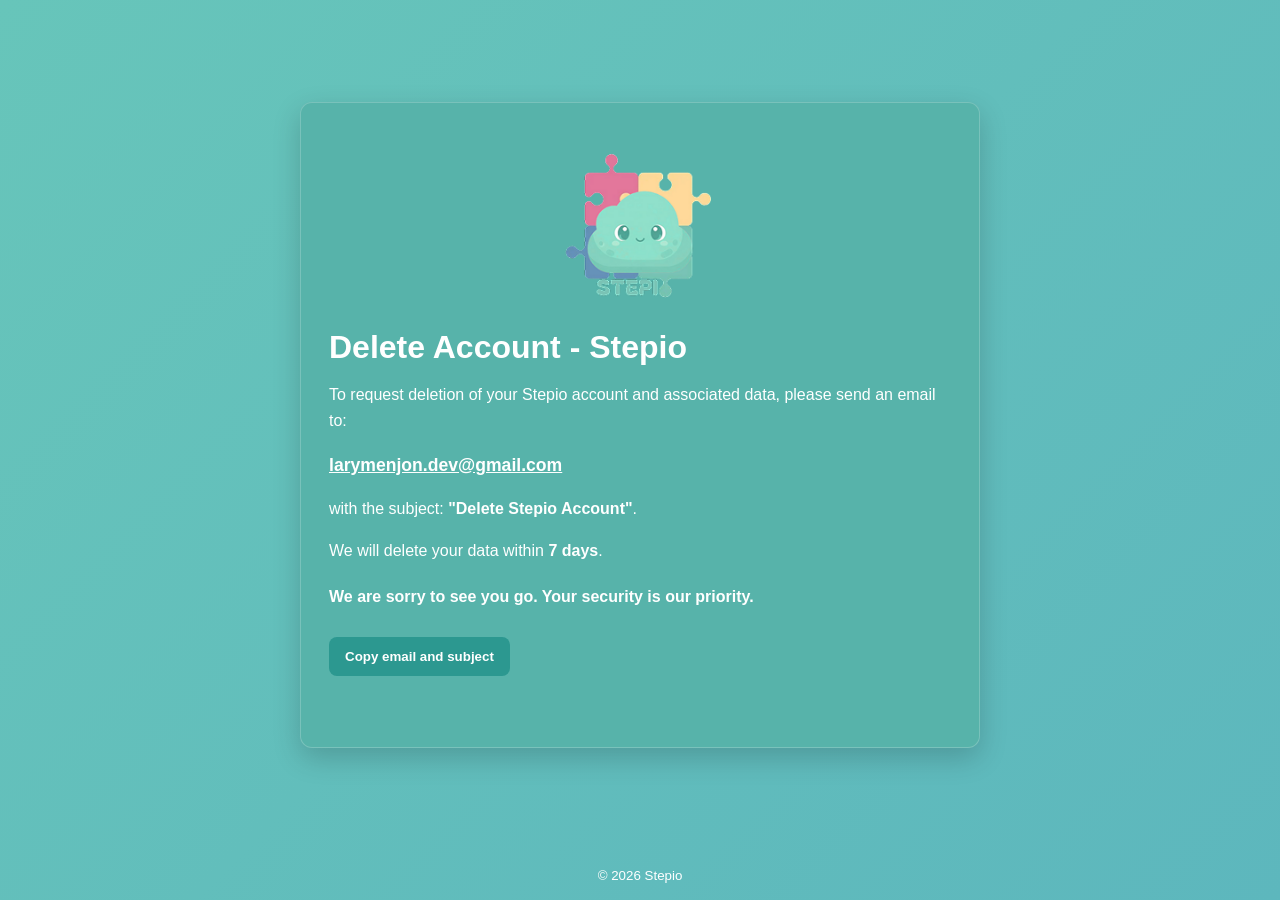
==== index.html @ 27fa8b14 "Criação da Pagina Página de exclusão de conta." ====
<!doctype html>
<html lang="en">
<head>
  <meta charset="UTF-8">
  <meta name="viewport" content="width=device-width, initial-scale=1.0">
  <title>Delete Account - Stepio</title>
  <link rel="icon" type="image/png" href="img/STEPIO 3.png">
  <link rel="stylesheet" href="styles.css">
</head>
<body>
  <main class="page">
    <section class="card" aria-labelledby="title">
      <img
        class="logo"
        src="img/STEPIO 3.png"
        alt="Stepio logo"
      >
      <h1 id="title">Delete Account - Stepio</h1>
      <p>
        To request deletion of your Stepio account and associated data, please send an email to:
      </p>

      <p class="email-line">
        <a id="emailLink" href="mailto:larymenjon.dev@gmail.com?subject=Delete%20Stepio%20Account">
          larymenjon.dev@gmail.com
        </a>
      </p>

      <p>
        with the subject:
        <strong>"Delete Stepio Account"</strong>.
      </p>

      <p>
        We will delete your data within <strong>7 days</strong>.
      </p>

      <p class="note">
        We are sorry to see you go. Your security is our priority.
      </p>

      <button id="copyButton" type="button">Copy email and subject</button>
      <p id="feedback" class="feedback" aria-live="polite"></p>
    </section>
  </main>

  <footer>
    <small>&copy; <span id="year"></span> Stepio</small>
  </footer>

  <script src="script.js"></script>
</body>
</html>
---- styles.css ----
:root {
  --green-bg: #67c5ba;
  --green-bg-2: #5db7bd;
  --green-card: #57b3aa;
  --green-btn: #2c9890;
  --green-btn-hover: #247f79;
  --text: #ffffff;
}

* {
  box-sizing: border-box;
}

body {
  margin: 0;
  min-height: 100vh;
  display: grid;
  grid-template-rows: 1fr auto;
  background: linear-gradient(135deg, var(--green-bg) 0%, var(--green-bg-2) 100%);
  color: var(--text);
  font-family: Arial, sans-serif;
}

.page {
  display: grid;
  place-items: center;
  padding: 24px;
}

.card {
  width: min(680px, 100%);
  background: var(--green-card);
  border-radius: 12px;
  padding: 28px;
  box-shadow: 0 10px 28px rgba(0, 0, 0, 0.18);
  border: 1px solid rgba(255, 255, 255, 0.2);
}

.logo {
  display: block;
  width: min(190px, 45vw);
  height: auto;
  margin: 0 auto 8px;
}

h1 {
  margin-top: 0;
  margin-bottom: 16px;
  font-size: clamp(1.5rem, 4vw, 2rem);
}

p {
  line-height: 1.65;
}

.email-line {
  margin: 14px 0;
  font-size: 1.1rem;
}

a {
  color: #ffffff;
  font-weight: 700;
  text-decoration: underline;
}

.note {
  margin-top: 20px;
  font-weight: 700;
}

button {
  margin-top: 10px;
  border: 0;
  border-radius: 8px;
  padding: 12px 16px;
  color: var(--text);
  background: var(--green-btn);
  font-weight: 700;
  cursor: pointer;
}

button:hover {
  background: var(--green-btn-hover);
}

.feedback {
  min-height: 1.2em;
  margin-top: 10px;
  font-size: 0.95rem;
}

footer {
  text-align: center;
  padding: 16px;
}
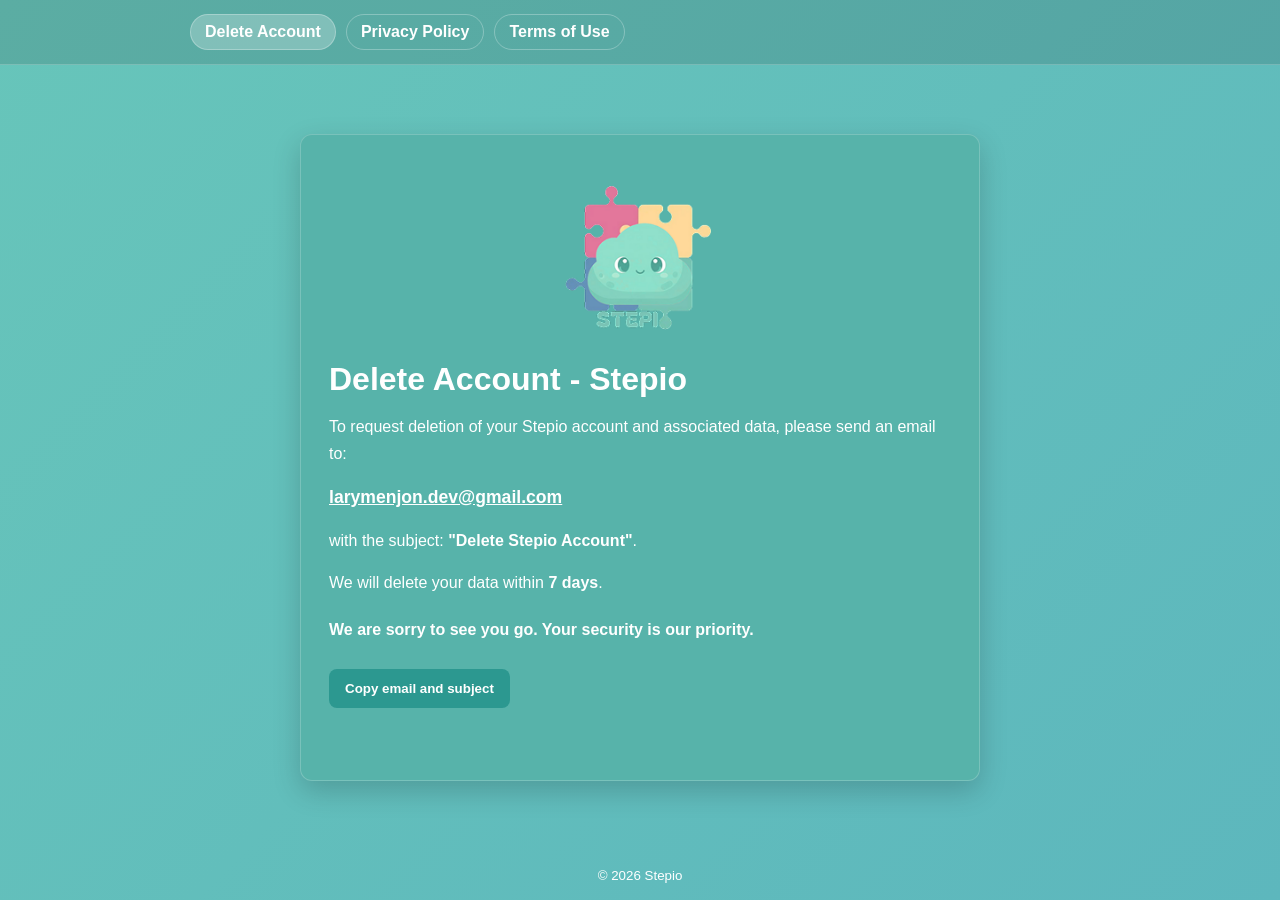
==== commit 3f87825f: "criação de 2 paginas Criação dos termos de uso e politica de privacidade" ====
--- a/index.html
+++ b/index.html
@@ -8,6 +8,14 @@
   <link rel="stylesheet" href="styles.css">
 </head>
 <body>
+  <header class="top-nav">
+    <nav class="menu" aria-label="Main menu">
+      <a class="active" href="index.html">Delete Account</a>
+      <a href="privacy-policy.html">Privacy Policy</a>
+      <a href="terms-of-use.html">Terms of Use</a>
+    </nav>
+  </header>
+
   <main class="page">
     <section class="card" aria-labelledby="title">
       <img
--- a/styles.css
+++ b/styles.css
@@ -15,10 +15,37 @@
   margin: 0;
   min-height: 100vh;
   display: grid;
-  grid-template-rows: 1fr auto;
+  grid-template-rows: auto 1fr auto;
   background: linear-gradient(135deg, var(--green-bg) 0%, var(--green-bg-2) 100%);
   color: var(--text);
   font-family: Arial, sans-serif;
+}
+
+.top-nav {
+  width: 100%;
+  padding: 14px 24px;
+  background: rgba(0, 0, 0, 0.12);
+  border-bottom: 1px solid rgba(255, 255, 255, 0.2);
+}
+
+.menu {
+  margin: 0 auto;
+  width: min(900px, 100%);
+  display: flex;
+  gap: 10px;
+  flex-wrap: wrap;
+}
+
+.menu a {
+  text-decoration: none;
+  padding: 8px 14px;
+  border-radius: 999px;
+  border: 1px solid rgba(255, 255, 255, 0.28);
+  font-weight: 700;
+}
+
+.menu a.active {
+  background: rgba(255, 255, 255, 0.24);
 }
 
 .page {
@@ -49,7 +76,19 @@
   font-size: clamp(1.5rem, 4vw, 2rem);
 }
 
+h2 {
+  margin-top: 24px;
+  margin-bottom: 10px;
+  font-size: 1.2rem;
+}
+
 p {
+  line-height: 1.65;
+}
+
+ul {
+  margin: 0;
+  padding-left: 20px;
   line-height: 1.65;
 }
 
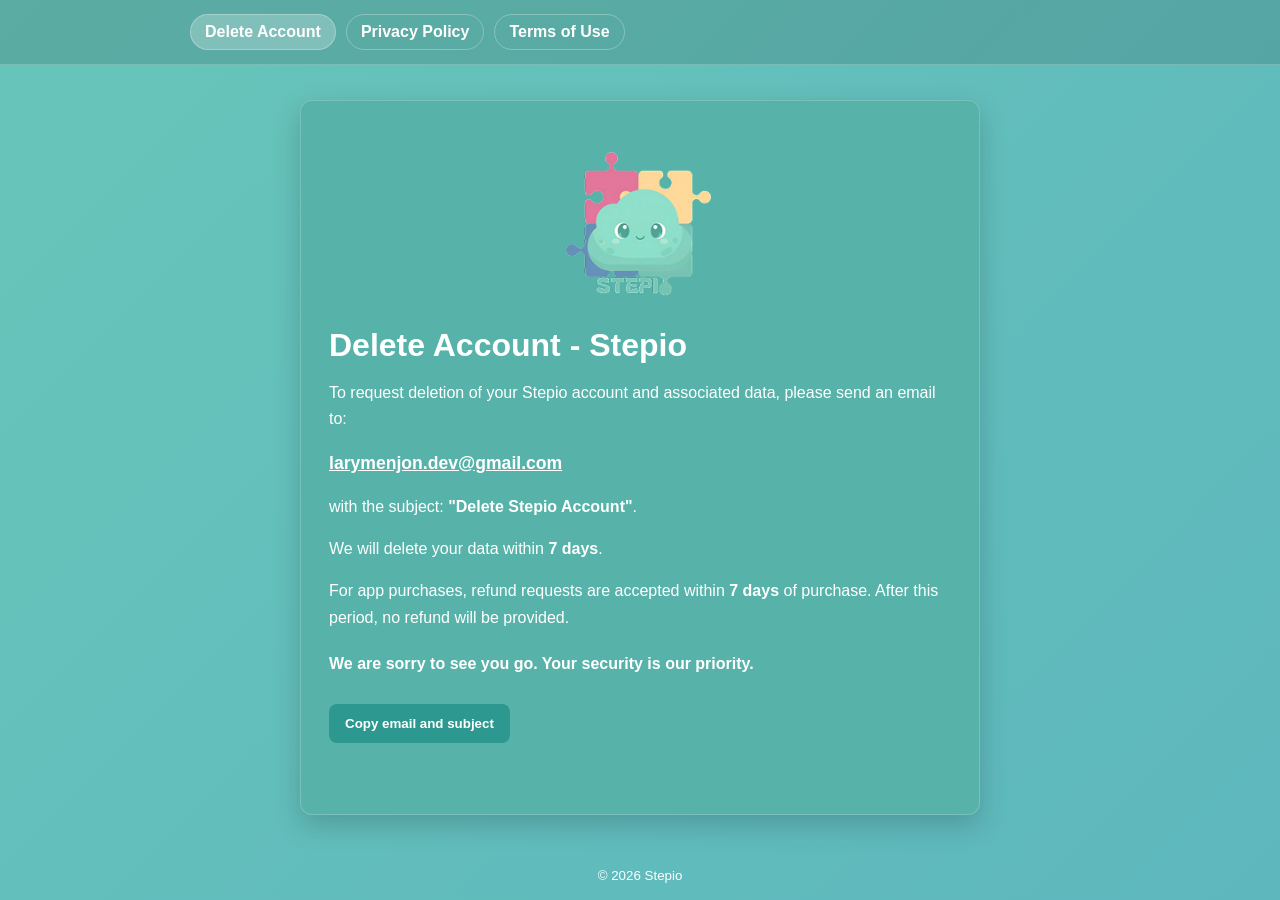
==== commit 880d83c4: "Regas de reembolso" ====
--- a/index.html
+++ b/index.html
@@ -43,6 +43,10 @@
         We will delete your data within <strong>7 days</strong>.
       </p>
 
+      <p>
+        For app purchases, refund requests are accepted within <strong>7 days</strong> of purchase. After this period, no refund will be provided.
+      </p>
+
       <p class="note">
         We are sorry to see you go. Your security is our priority.
       </p>
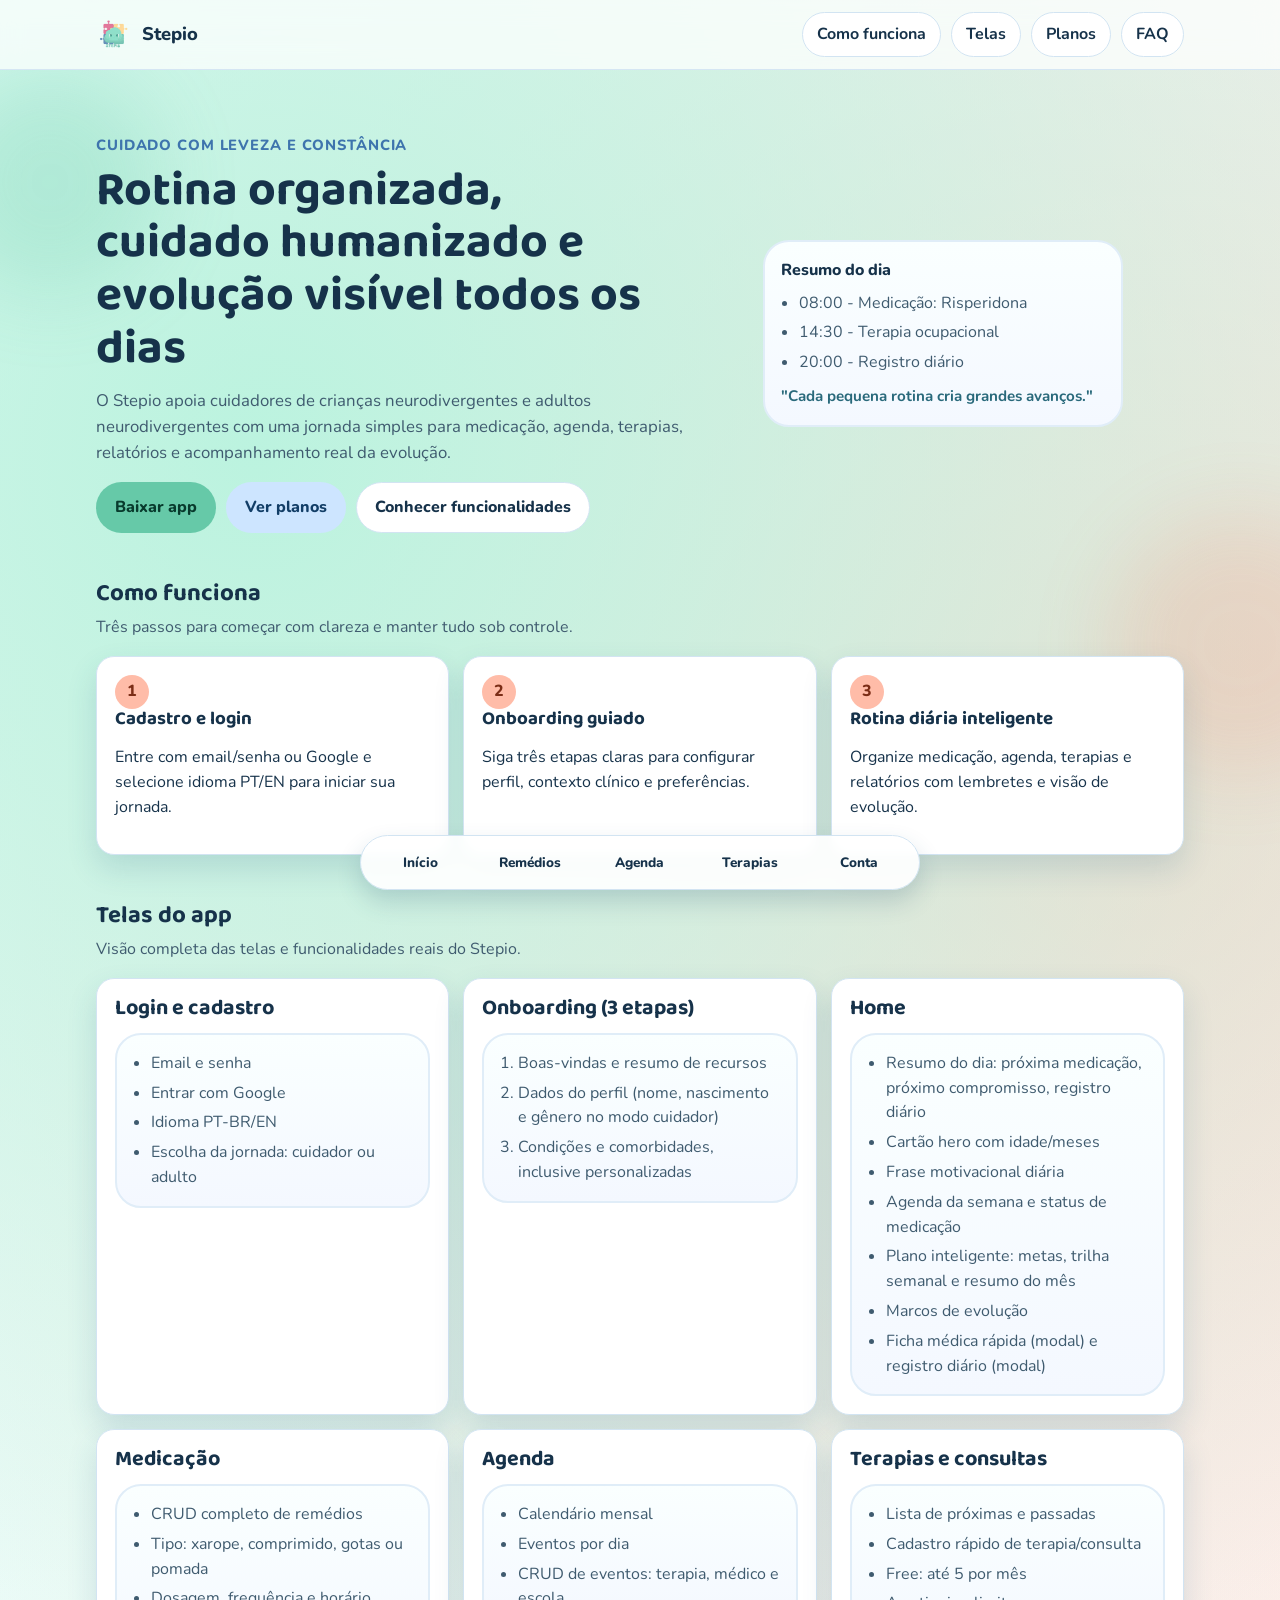
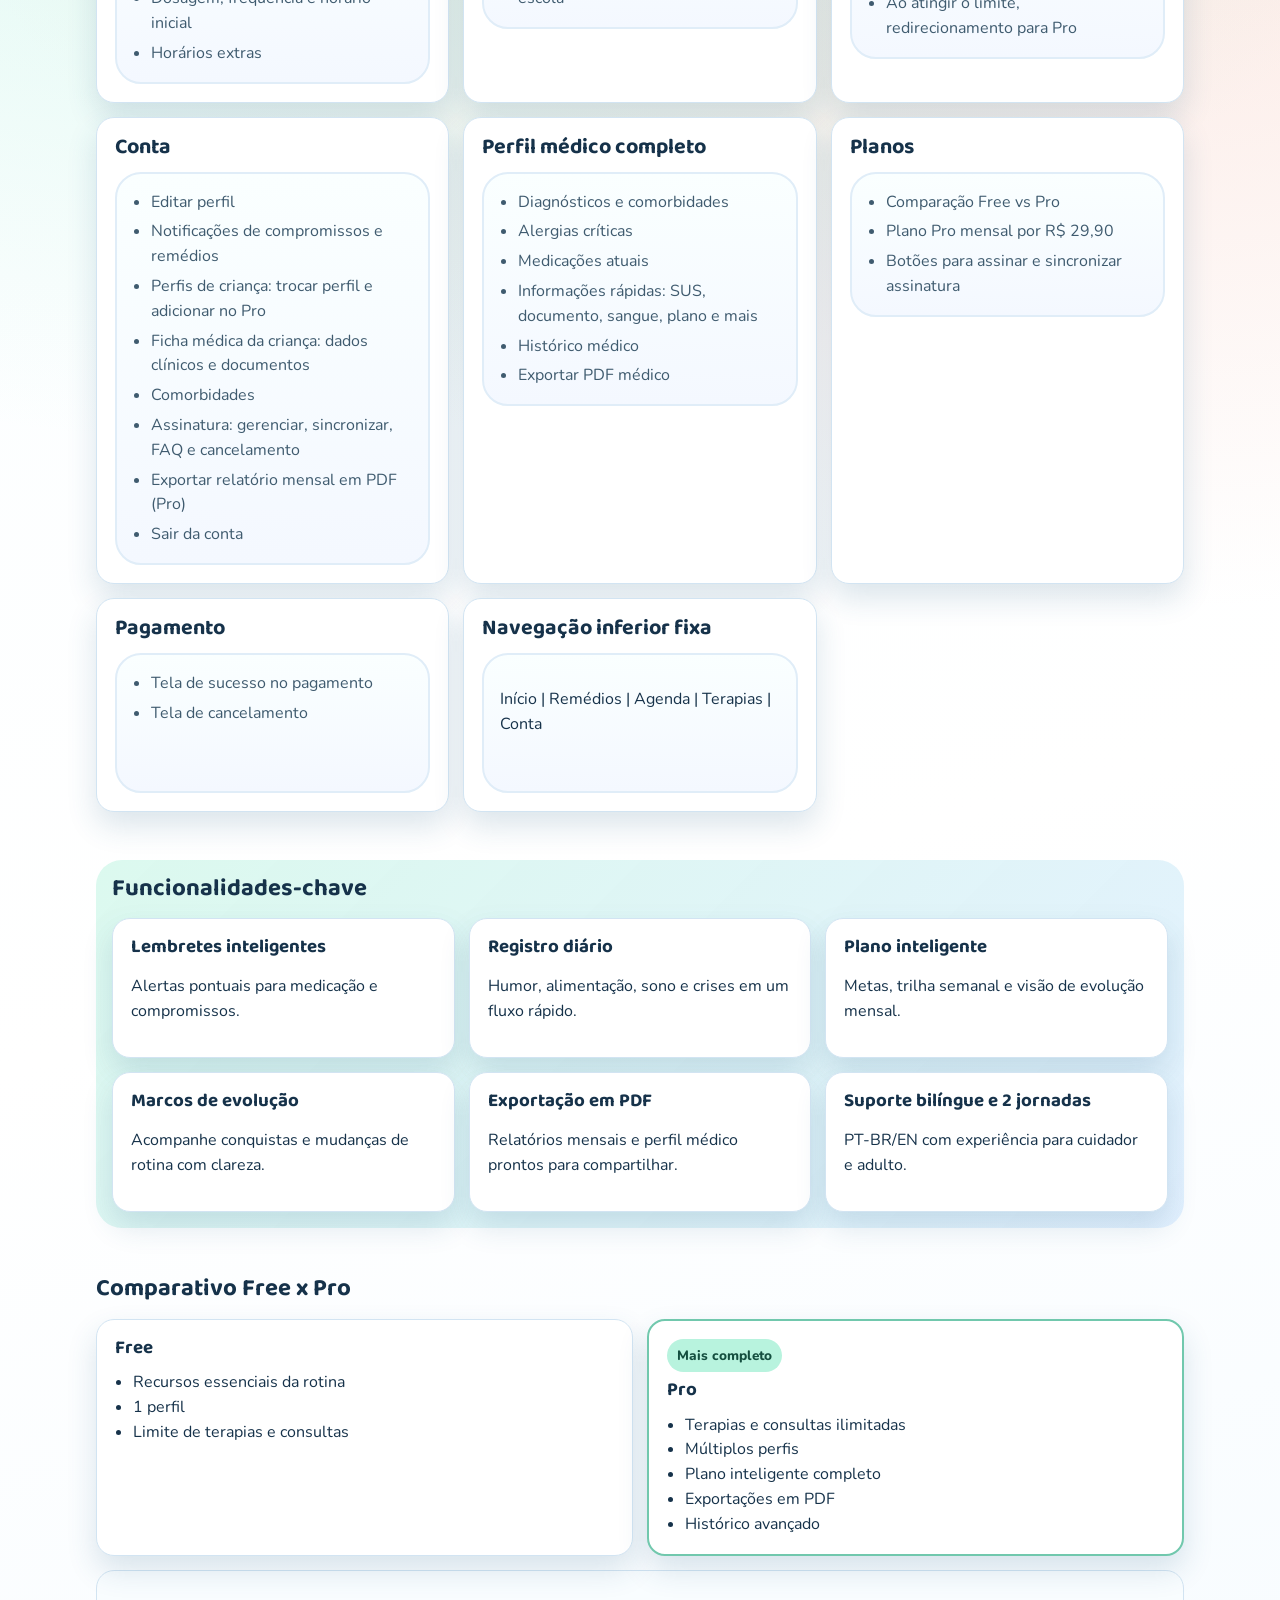
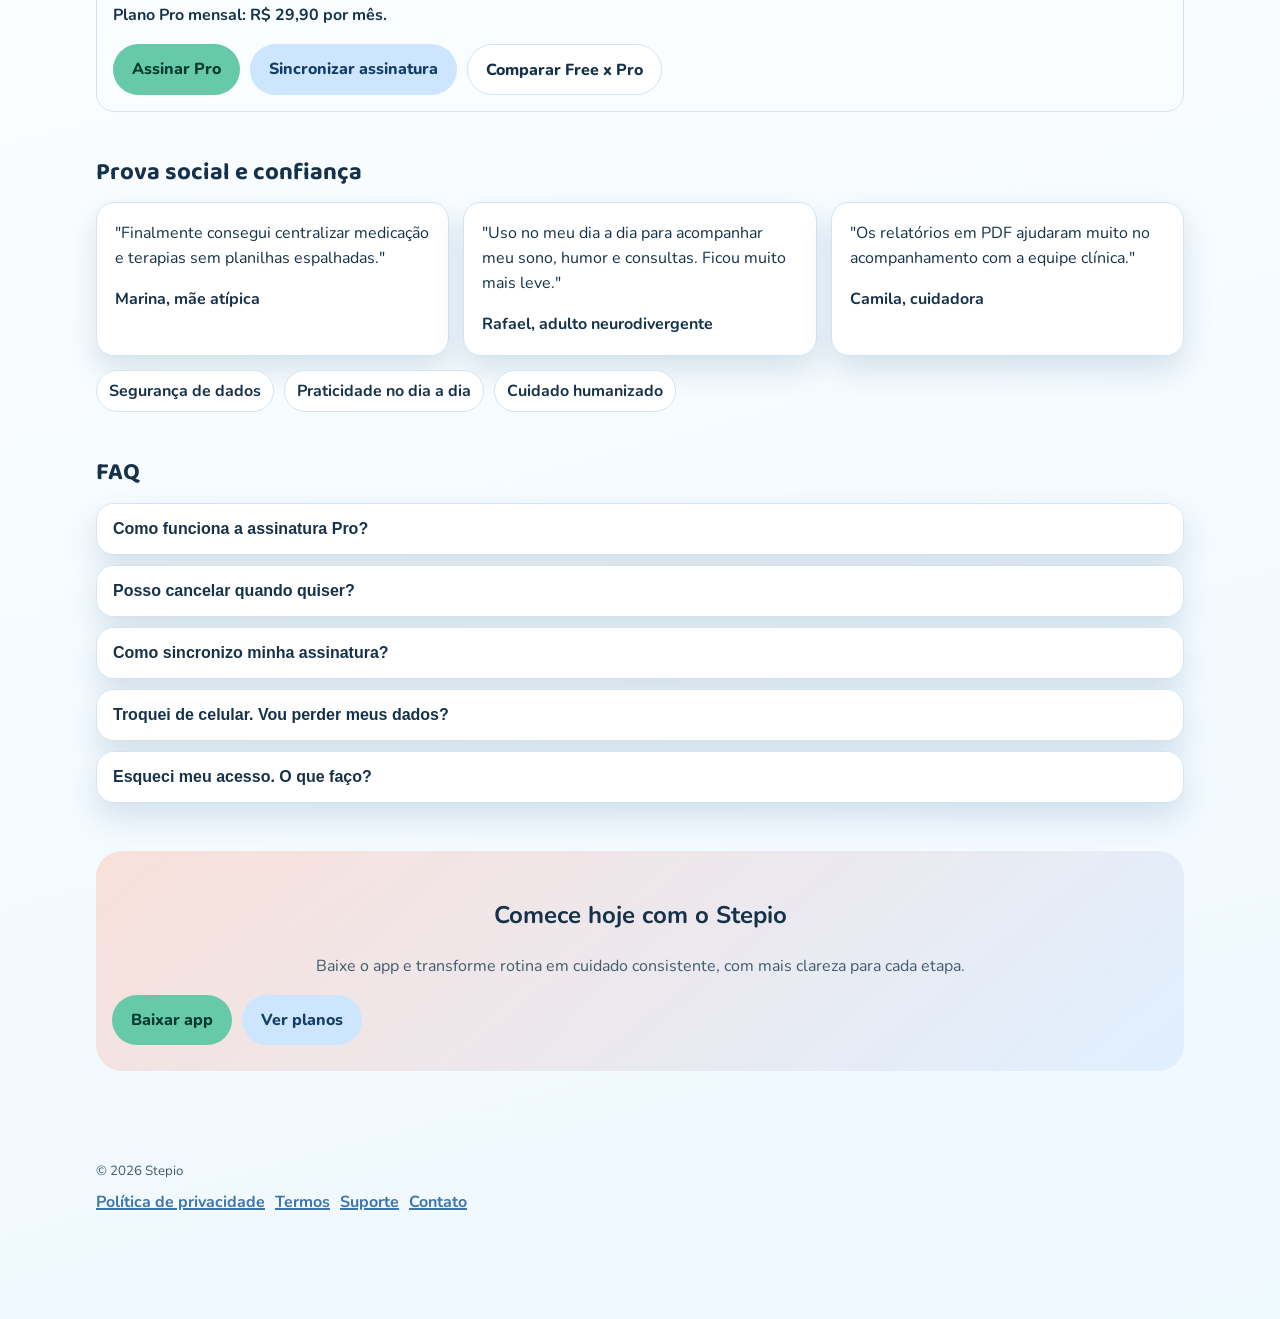
==== commit f36e670a: "Modificação do site" ====
--- a/index.html
+++ b/index.html
@@ -1,64 +1,410 @@
 <!doctype html>
-<html lang="en">
+<html lang="pt-BR">
 <head>
   <meta charset="UTF-8">
   <meta name="viewport" content="width=device-width, initial-scale=1.0">
-  <title>Delete Account - Stepio</title>
+  <title>Stepio | Rotina, cuidado e evolução para famílias e adultos neurodivergentes</title>
+  <meta name="description" content="Stepio é o app para organizar medicação, agenda, terapias, consultas e evolução diária de crianças e adultos neurodivergentes com uma experiência acolhedora e inteligente.">
   <link rel="icon" type="image/png" href="img/STEPIO 3.png">
+  <link rel="preconnect" href="https://fonts.googleapis.com">
+  <link rel="preconnect" href="https://fonts.gstatic.com" crossorigin>
+  <link href="https://fonts.googleapis.com/css2?family=Nunito:wght@400;600;700;800&family=Baloo+2:wght@600;700&display=swap" rel="stylesheet">
   <link rel="stylesheet" href="styles.css">
 </head>
 <body>
-  <header class="top-nav">
-    <nav class="menu" aria-label="Main menu">
-      <a class="active" href="index.html">Delete Account</a>
-      <a href="privacy-policy.html">Privacy Policy</a>
-      <a href="terms-of-use.html">Terms of Use</a>
+  <a class="skip-link" href="#conteudo">Pular para o conteúdo</a>
+
+  <header class="site-header">
+    <nav class="top-nav" aria-label="Navegação principal">
+      <a class="brand" href="#topo" aria-label="Página inicial Stepio">
+        <img src="img/STEPIO 3.png" alt="Logo Stepio">
+        <span>Stepio</span>
+      </a>
+      <button class="menu-toggle" type="button" aria-expanded="false" aria-controls="mainMenu">Menu</button>
+      <ul id="mainMenu" class="menu-links">
+        <li><a href="#funciona">Como funciona</a></li>
+        <li><a href="#telas">Telas</a></li>
+        <li><a href="#planos" data-open-plans="true">Planos</a></li>
+        <li><a href="#faq">FAQ</a></li>
+      </ul>
     </nav>
   </header>
 
-  <main class="page">
-    <section class="card" aria-labelledby="title">
-      <img
-        class="logo"
-        src="img/STEPIO 3.png"
-        alt="Stepio logo"
-      >
-      <h1 id="title">Delete Account - Stepio</h1>
-      <p>
-        To request deletion of your Stepio account and associated data, please send an email to:
-      </p>
-
-      <p class="email-line">
-        <a id="emailLink" href="mailto:larymenjon.dev@gmail.com?subject=Delete%20Stepio%20Account">
-          larymenjon.dev@gmail.com
-        </a>
-      </p>
-
-      <p>
-        with the subject:
-        <strong>"Delete Stepio Account"</strong>.
-      </p>
-
-      <p>
-        We will delete your data within <strong>7 days</strong>.
-      </p>
-
-      <p>
-        For app purchases, refund requests are accepted within <strong>7 days</strong> of purchase. After this period, no refund will be provided.
-      </p>
-
-      <p class="note">
-        We are sorry to see you go. Your security is our priority.
-      </p>
-
-      <button id="copyButton" type="button">Copy email and subject</button>
-      <p id="feedback" class="feedback" aria-live="polite"></p>
+  <main id="conteudo">
+    <section id="topo" class="hero section reveal">
+      <div class="hero-content">
+        <p class="eyebrow">Cuidado com leveza e constância</p>
+        <h1>Rotina organizada, cuidado humanizado e evolução visível todos os dias</h1>
+        <p class="hero-text">
+          O Stepio apoia cuidadores de crianças neurodivergentes e adultos neurodivergentes com uma jornada simples para medicação, agenda, terapias, relatórios e acompanhamento real da evolução.
+        </p>
+        <div class="cta-group">
+          <a class="btn btn-primary" href="https://play.google.com/store/apps/details?id=com.stepio.app&hl=en" target="_blank" rel="noopener noreferrer">Baixar app</a>
+          <button class="btn btn-secondary open-plans-btn" type="button" data-open-plans="true">Ver planos</button>
+          <a class="btn btn-ghost" href="#telas">Conhecer funcionalidades</a>
+        </div>
+      </div>
+      <div class="hero-visual" aria-hidden="true">
+        <article class="phone-mockup hero-phone tilt-card">
+          <p class="mockup-title">Resumo do dia</p>
+          <ul>
+            <li>08:00 - Medicação: Risperidona</li>
+            <li>14:30 - Terapia ocupacional</li>
+            <li>20:00 - Registro diário</li>
+          </ul>
+          <p class="quote">"Cada pequena rotina cria grandes avanços."</p>
+        </article>
+      </div>
+    </section>
+
+    <section id="funciona" class="section reveal">
+      <div class="section-head">
+        <h2>Como funciona</h2>
+        <p>Três passos para começar com clareza e manter tudo sob controle.</p>
+      </div>
+      <div class="steps-grid">
+        <article class="card step-card">
+          <span class="step-number">1</span>
+          <h3>Cadastro e login</h3>
+          <p>Entre com email/senha ou Google e selecione idioma PT/EN para iniciar sua jornada.</p>
+        </article>
+        <article class="card step-card">
+          <span class="step-number">2</span>
+          <h3>Onboarding guiado</h3>
+          <p>Siga três etapas claras para configurar perfil, contexto clínico e preferências.</p>
+        </article>
+        <article class="card step-card">
+          <span class="step-number">3</span>
+          <h3>Rotina diária inteligente</h3>
+          <p>Organize medicação, agenda, terapias e relatórios com lembretes e visão de evolução.</p>
+        </article>
+      </div>
+    </section>
+
+    <section id="telas" class="section reveal">
+      <div class="section-head">
+        <h2>Telas do app</h2>
+        <p>Visão completa das telas e funcionalidades reais do Stepio.</p>
+      </div>
+
+      <div class="screens-grid">
+        <article class="screen card reveal">
+          <h3>Login e cadastro</h3>
+          <div class="phone-mockup tilt-card">
+            <ul>
+              <li>Email e senha</li>
+              <li>Entrar com Google</li>
+              <li>Idioma PT-BR/EN</li>
+              <li>Escolha da jornada: cuidador ou adulto</li>
+            </ul>
+          </div>
+        </article>
+
+        <article class="screen card reveal">
+          <h3>Onboarding (3 etapas)</h3>
+          <div class="phone-mockup tilt-card">
+            <ol>
+              <li>Boas-vindas e resumo de recursos</li>
+              <li>Dados do perfil (nome, nascimento e gênero no modo cuidador)</li>
+              <li>Condições e comorbidades, inclusive personalizadas</li>
+            </ol>
+          </div>
+        </article>
+
+        <article class="screen card reveal">
+          <h3>Home</h3>
+          <div class="phone-mockup tilt-card">
+            <ul>
+              <li>Resumo do dia: próxima medicação, próximo compromisso, registro diário</li>
+              <li>Cartão hero com idade/meses</li>
+              <li>Frase motivacional diária</li>
+              <li>Agenda da semana e status de medicação</li>
+              <li>Plano inteligente: metas, trilha semanal e resumo do mês</li>
+              <li>Marcos de evolução</li>
+              <li>Ficha médica rápida (modal) e registro diário (modal)</li>
+            </ul>
+          </div>
+        </article>
+
+        <article class="screen card reveal">
+          <h3>Medicação</h3>
+          <div class="phone-mockup tilt-card">
+            <ul>
+              <li>CRUD completo de remédios</li>
+              <li>Tipo: xarope, comprimido, gotas ou pomada</li>
+              <li>Dosagem, frequência e horário inicial</li>
+              <li>Horários extras</li>
+            </ul>
+          </div>
+        </article>
+
+        <article class="screen card reveal">
+          <h3>Agenda</h3>
+          <div class="phone-mockup tilt-card">
+            <ul>
+              <li>Calendário mensal</li>
+              <li>Eventos por dia</li>
+              <li>CRUD de eventos: terapia, médico e escola</li>
+            </ul>
+          </div>
+        </article>
+
+        <article class="screen card reveal">
+          <h3>Terapias e consultas</h3>
+          <div class="phone-mockup tilt-card">
+            <ul>
+              <li>Lista de próximas e passadas</li>
+              <li>Cadastro rápido de terapia/consulta</li>
+              <li>Free: até 5 por mês</li>
+              <li>Ao atingir o limite, redirecionamento para Pro</li>
+            </ul>
+          </div>
+        </article>
+
+        <article class="screen card reveal">
+          <h3>Conta</h3>
+          <div class="phone-mockup tilt-card">
+            <ul>
+              <li>Editar perfil</li>
+              <li>Notificações de compromissos e remédios</li>
+              <li>Perfis de criança: trocar perfil e adicionar no Pro</li>
+              <li>Ficha médica da criança: dados clínicos e documentos</li>
+              <li>Comorbidades</li>
+              <li>Assinatura: gerenciar, sincronizar, FAQ e cancelamento</li>
+              <li>Exportar relatório mensal em PDF (Pro)</li>
+              <li>Sair da conta</li>
+            </ul>
+          </div>
+        </article>
+
+        <article class="screen card reveal">
+          <h3>Perfil médico completo</h3>
+          <div class="phone-mockup tilt-card">
+            <ul>
+              <li>Diagnósticos e comorbidades</li>
+              <li>Alergias críticas</li>
+              <li>Medicações atuais</li>
+              <li>Informações rápidas: SUS, documento, sangue, plano e mais</li>
+              <li>Histórico médico</li>
+              <li>Exportar PDF médico</li>
+            </ul>
+          </div>
+        </article>
+
+        <article class="screen card reveal">
+          <h3>Planos</h3>
+          <div class="phone-mockup tilt-card">
+            <ul>
+              <li>Comparação Free vs Pro</li>
+              <li>Plano Pro mensal por R$ 29,90</li>
+              <li>Botões para assinar e sincronizar assinatura</li>
+            </ul>
+          </div>
+        </article>
+
+        <article class="screen card reveal">
+          <h3>Pagamento</h3>
+          <div class="phone-mockup tilt-card">
+            <ul>
+              <li>Tela de sucesso no pagamento</li>
+              <li>Tela de cancelamento</li>
+            </ul>
+          </div>
+        </article>
+
+        <article class="screen card reveal">
+          <h3>Navegação inferior fixa</h3>
+          <div class="phone-mockup tilt-card">
+            <p>Início | Remédios | Agenda | Terapias | Conta</p>
+          </div>
+        </article>
+      </div>
+    </section>
+
+    <section class="section highlight reveal">
+      <div class="section-head">
+        <h2>Funcionalidades-chave</h2>
+      </div>
+      <div class="feature-grid">
+        <article class="card"><h3>Lembretes inteligentes</h3><p>Alertas pontuais para medicação e compromissos.</p></article>
+        <article class="card"><h3>Registro diário</h3><p>Humor, alimentação, sono e crises em um fluxo rápido.</p></article>
+        <article class="card"><h3>Plano inteligente</h3><p>Metas, trilha semanal e visão de evolução mensal.</p></article>
+        <article class="card"><h3>Marcos de evolução</h3><p>Acompanhe conquistas e mudanças de rotina com clareza.</p></article>
+        <article class="card"><h3>Exportação em PDF</h3><p>Relatórios mensais e perfil médico prontos para compartilhar.</p></article>
+        <article class="card"><h3>Suporte bilíngue e 2 jornadas</h3><p>PT-BR/EN com experiência para cuidador e adulto.</p></article>
+      </div>
+    </section>
+
+    <section id="planos" class="section reveal">
+      <div class="section-head">
+        <h2>Comparativo Free x Pro</h2>
+      </div>
+      <div class="plan-grid">
+        <article class="card plan-card">
+          <h3>Free</h3>
+          <ul>
+            <li>Recursos essenciais da rotina</li>
+            <li>1 perfil</li>
+            <li>Limite de terapias e consultas</li>
+          </ul>
+        </article>
+        <article class="card plan-card featured">
+          <p class="badge">Mais completo</p>
+          <h3>Pro</h3>
+          <ul>
+            <li>Terapias e consultas ilimitadas</li>
+            <li>Múltiplos perfis</li>
+            <li>Plano inteligente completo</li>
+            <li>Exportações em PDF</li>
+            <li>Histórico avançado</li>
+          </ul>
+        </article>
+      </div>
+      <div class="price-row">
+        <p><strong>Plano Pro mensal: R$ 29,90 por mês.</strong></p>
+        <div class="cta-group">
+          <a class="btn btn-primary" href="https://play.google.com/store/apps/details?id=com.stepio.app&hl=en" target="_blank" rel="noopener noreferrer">Assinar Pro</a>
+          <a class="btn btn-secondary" href="#cta-final">Sincronizar assinatura</a>
+          <button class="btn btn-ghost open-plans-btn" type="button" data-open-plans="true">Comparar Free x Pro</button>
+        </div>
+      </div>
+    </section>
+
+    <section class="section reveal">
+      <div class="section-head">
+        <h2>Prova social e confiança</h2>
+      </div>
+      <div class="testimonials-grid">
+        <article class="card">
+          <p>"Finalmente consegui centralizar medicação e terapias sem planilhas espalhadas."</p>
+          <strong>Marina, mãe atípica</strong>
+        </article>
+        <article class="card">
+          <p>"Uso no meu dia a dia para acompanhar meu sono, humor e consultas. Ficou muito mais leve."</p>
+          <strong>Rafael, adulto neurodivergente</strong>
+        </article>
+        <article class="card">
+          <p>"Os relatórios em PDF ajudaram muito no acompanhamento com a equipe clínica."</p>
+          <strong>Camila, cuidadora</strong>
+        </article>
+      </div>
+      <div class="trust-badges" role="list" aria-label="Selos de confiança">
+        <span role="listitem" class="badge-pill">Segurança de dados</span>
+        <span role="listitem" class="badge-pill">Praticidade no dia a dia</span>
+        <span role="listitem" class="badge-pill">Cuidado humanizado</span>
+      </div>
+    </section>
+
+    <section id="faq" class="section reveal">
+      <div class="section-head">
+        <h2>FAQ</h2>
+      </div>
+      <div class="faq-list">
+        <article class="faq-item card">
+          <h3>
+            <button class="faq-question" type="button" aria-expanded="false">Como funciona a assinatura Pro?</button>
+          </h3>
+          <div class="faq-answer" hidden>
+            <p>Você assina o Pro mensal por R$ 29,90 e libera recursos avançados como múltiplos perfis e exportações.</p>
+          </div>
+        </article>
+        <article class="faq-item card">
+          <h3>
+            <button class="faq-question" type="button" aria-expanded="false">Posso cancelar quando quiser?</button>
+          </h3>
+          <div class="faq-answer" hidden>
+            <p>Sim. O gerenciamento e o cancelamento ficam disponíveis na área de assinatura da conta.</p>
+          </div>
+        </article>
+        <article class="faq-item card">
+          <h3>
+            <button class="faq-question" type="button" aria-expanded="false">Como sincronizo minha assinatura?</button>
+          </h3>
+          <div class="faq-answer" hidden>
+            <p>Na tela de assinatura, use o botão de sincronização para atualizar o status da sua conta Pro.</p>
+          </div>
+        </article>
+        <article class="faq-item card">
+          <h3>
+            <button class="faq-question" type="button" aria-expanded="false">Troquei de celular. Vou perder meus dados?</button>
+          </h3>
+          <div class="faq-answer" hidden>
+            <p>Não. Basta entrar com sua conta para recuperar seus dados e continuar de onde parou.</p>
+          </div>
+        </article>
+        <article class="faq-item card">
+          <h3>
+            <button class="faq-question" type="button" aria-expanded="false">Esqueci meu acesso. O que faço?</button>
+          </h3>
+          <div class="faq-answer" hidden>
+            <p>Use a recuperação de acesso na tela de login para redefinir credenciais e retomar o uso.</p>
+          </div>
+        </article>
+      </div>
+    </section>
+
+    <section id="cta-final" class="section final-cta reveal">
+      <h2>Comece hoje com o Stepio</h2>
+      <p>Baixe o app e transforme rotina em cuidado consistente, com mais clareza para cada etapa.</p>
+      <div class="cta-group">
+        <a class="btn btn-primary" href="https://play.google.com/store/apps/details?id=com.stepio.app&hl=en" target="_blank" rel="noopener noreferrer">Baixar app</a>
+        <button class="btn btn-secondary open-plans-btn" type="button" data-open-plans="true">Ver planos</button>
+      </div>
     </section>
   </main>
 
-  <footer>
+  <div id="plansOverlay" class="plans-overlay" hidden>
+    <section class="plans-modal" role="dialog" aria-modal="true" aria-labelledby="plansModalTitle">
+      <button id="closePlansModal" class="plans-close" type="button" aria-label="Fechar comparação de planos">×</button>
+      <p class="eyebrow">Planos Stepio</p>
+      <h2 id="plansModalTitle">Escolha o plano ideal para sua rotina</h2>
+      <p class="plans-subtitle">Comparativo rápido e objetivo para decidir em segundos.</p>
+      <div class="plans-modal-grid">
+        <article class="card plan-card">
+          <h3>Free</h3>
+          <p class="plan-price">R$ 0/mês</p>
+          <ul>
+            <li>Recursos essenciais</li>
+            <li>1 perfil</li>
+            <li>Até 5 terapias/consultas por mês</li>
+          </ul>
+        </article>
+        <article class="card plan-card featured">
+          <p class="badge">Recomendado</p>
+          <h3>Pro</h3>
+          <p class="plan-price">R$ 29,90/mês</p>
+          <ul>
+            <li>Terapias e consultas ilimitadas</li>
+            <li>Múltiplos perfis</li>
+            <li>Plano inteligente completo</li>
+            <li>Exportações em PDF e histórico avançado</li>
+          </ul>
+        </article>
+      </div>
+      <div class="cta-group">
+        <a class="btn btn-primary" href="https://play.google.com/store/apps/details?id=com.stepio.app&hl=en" target="_blank" rel="noopener noreferrer">Baixar e assinar</a>
+        <button class="btn btn-ghost" id="closePlansModalSecondary" type="button">Fechar</button>
+      </div>
+    </section>
+  </div>
+
+  <footer class="site-footer">
     <small>&copy; <span id="year"></span> Stepio</small>
+    <nav aria-label="Links do rodapé">
+      <a href="privacy-policy.html">Política de privacidade</a>
+      <a href="terms-of-use.html">Termos</a>
+      <a href="mailto:larymenjon.dev@gmail.com?subject=Suporte%20Stepio">Suporte</a>
+      <a href="mailto:larymenjon.dev@gmail.com?subject=Contato%20Stepio">Contato</a>
+    </nav>
   </footer>
+
+  <nav class="bottom-demo-nav" aria-label="Navegação inferior fixa de demonstração">
+    <a href="#">Início</a>
+    <a href="#">Remédios</a>
+    <a href="#">Agenda</a>
+    <a href="#">Terapias</a>
+    <a href="#">Conta</a>
+  </nav>
 
   <script src="script.js"></script>
 </body>
--- a/styles.css
+++ b/styles.css
@@ -1,135 +1,679 @@
 :root {
-  --green-bg: #67c5ba;
-  --green-bg-2: #5db7bd;
-  --green-card: #57b3aa;
-  --green-btn: #2c9890;
-  --green-btn-hover: #247f79;
-  --text: #ffffff;
+  --mint: #b8f3de;
+  --mint-strong: #66c9a8;
+  --blue-soft: #cde5ff;
+  --blue-strong: #3e74ad;
+  --coral: #ffbca8;
+  --coral-strong: #f17d5f;
+  --surface: #ffffff;
+  --surface-alt: #f8fcff;
+  --text: #16324a;
+  --text-muted: #3f5b6f;
+  --line: #d2e4f2;
+  --shadow: 0 14px 30px rgba(39, 96, 129, 0.16);
+  --radius-lg: 26px;
+  --radius-md: 18px;
 }
 
 * {
   box-sizing: border-box;
 }
 
+html {
+  scroll-behavior: smooth;
+}
+
 body {
   margin: 0;
+  color: var(--text);
+  font-family: "Nunito", sans-serif;
+  background:
+    radial-gradient(circle at 20% 10%, rgba(184, 243, 222, 0.95), rgba(184, 243, 222, 0) 38%),
+    radial-gradient(circle at 90% 18%, rgba(255, 188, 168, 0.56), rgba(255, 188, 168, 0) 36%),
+    linear-gradient(165deg, #f5fcff 0%, #ffffff 55%, #eef8ff 100%);
   min-height: 100vh;
-  display: grid;
-  grid-template-rows: auto 1fr auto;
-  background: linear-gradient(135deg, var(--green-bg) 0%, var(--green-bg-2) 100%);
-  color: var(--text);
-  font-family: Arial, sans-serif;
+  line-height: 1.55;
+  padding-bottom: 88px;
+  position: relative;
+  overflow-x: hidden;
+}
+
+body::before,
+body::after {
+  content: "";
+  position: fixed;
+  z-index: -1;
+  border-radius: 50%;
+  filter: blur(40px);
+  opacity: 0.5;
+  pointer-events: none;
+}
+
+body::before {
+  width: 220px;
+  height: 220px;
+  background: rgba(102, 201, 168, 0.46);
+  top: 8%;
+  left: -60px;
+  animation: floatBlobA 11s ease-in-out infinite;
+}
+
+body::after {
+  width: 260px;
+  height: 260px;
+  background: rgba(241, 125, 95, 0.32);
+  bottom: 14%;
+  right: -90px;
+  animation: floatBlobB 14s ease-in-out infinite;
+}
+
+.skip-link {
+  position: absolute;
+  left: -9999px;
+  top: 8px;
+  background: var(--text);
+  color: #fff;
+  padding: 8px 12px;
+  border-radius: 8px;
+  z-index: 1000;
+}
+
+.skip-link:focus {
+  left: 10px;
+}
+
+.site-header {
+  position: sticky;
+  top: 0;
+  z-index: 90;
+  backdrop-filter: blur(12px);
+  background: rgba(255, 255, 255, 0.74);
+  border-bottom: 1px solid rgba(210, 228, 242, 0.9);
 }
 
 .top-nav {
+  max-width: 1120px;
+  margin: 0 auto;
+  padding: 12px 16px;
+  display: flex;
+  align-items: center;
+  gap: 12px;
+  flex-wrap: wrap;
+}
+
+.brand {
+  display: inline-flex;
+  align-items: center;
+  gap: 10px;
+  text-decoration: none;
+  color: var(--text);
+  font-weight: 800;
+  font-size: 1.15rem;
+}
+
+.brand img {
+  width: 36px;
+  height: 36px;
+  object-fit: contain;
+}
+
+.menu-toggle {
+  margin-left: auto;
+  border: 1px solid var(--line);
+  border-radius: 999px;
+  background: var(--surface);
+  color: var(--text);
+  padding: 9px 14px;
+  font-weight: 700;
+}
+
+.menu-links {
+  list-style: none;
+  display: none;
   width: 100%;
-  padding: 14px 24px;
-  background: rgba(0, 0, 0, 0.12);
-  border-bottom: 1px solid rgba(255, 255, 255, 0.2);
-}
-
-.menu {
+  margin: 0;
+  padding: 4px 0 0;
+  gap: 10px;
+}
+
+.menu-links.open {
+  display: grid;
+}
+
+.menu-links a {
+  display: block;
+  text-decoration: none;
+  color: var(--text);
+  background: var(--surface);
+  border: 1px solid var(--line);
+  border-radius: 999px;
+  padding: 9px 14px;
+  font-weight: 700;
+  text-align: center;
+  transition: transform 0.2s ease, background-color 0.2s ease;
+}
+
+.menu-links a:hover,
+.menu-links a:focus-visible {
+  transform: translateY(-2px);
+  background: var(--mint);
+}
+
+main {
+  max-width: 1120px;
   margin: 0 auto;
-  width: min(900px, 100%);
+  padding: 16px;
+}
+
+.section {
+  margin: 30px 0;
+}
+
+.section-head h2,
+h1,
+h3 {
+  font-family: "Baloo 2", cursive;
+  line-height: 1.1;
+  margin: 0;
+}
+
+.section-head {
+  margin-bottom: 16px;
+}
+
+.section-head p {
+  margin: 8px 0 0;
+  color: var(--text-muted);
+}
+
+.hero {
+  display: grid;
+  gap: 18px;
+  align-items: center;
+}
+
+.eyebrow {
+  margin: 0 0 8px;
+  font-size: 0.92rem;
+  font-weight: 800;
+  letter-spacing: 0.06em;
+  text-transform: uppercase;
+  color: var(--blue-strong);
+}
+
+h1 {
+  font-size: clamp(1.9rem, 6vw, 3rem);
+}
+
+.hero-text {
+  margin: 12px 0 0;
+  color: var(--text-muted);
+  font-size: 1.05rem;
+}
+
+.cta-group {
+  margin-top: 16px;
   display: flex;
+  flex-wrap: wrap;
   gap: 10px;
+}
+
+.btn {
+  text-decoration: none;
+  border-radius: 999px;
+  padding: 12px 18px;
+  font-weight: 800;
+  border: 1px solid transparent;
+  transition: transform 0.2s ease, box-shadow 0.2s ease, background-color 0.2s ease;
+  cursor: pointer;
+  font-family: inherit;
+  font-size: 1rem;
+}
+
+.btn:focus-visible,
+button:focus-visible,
+.faq-question:focus-visible {
+  outline: 3px solid #0d89bf;
+  outline-offset: 2px;
+}
+
+.btn:hover,
+.btn:focus-visible {
+  transform: translateY(-2px) scale(1.02);
+  box-shadow: 0 8px 18px rgba(58, 116, 173, 0.25);
+}
+
+.btn-primary {
+  background: var(--mint-strong);
+  color: #083b2d;
+}
+
+.btn-secondary {
+  background: var(--blue-soft);
+  color: #123e67;
+}
+
+.open-plans-btn {
+  position: relative;
+  overflow: hidden;
+}
+
+.open-plans-btn::after {
+  content: "";
+  position: absolute;
+  inset: -40% auto -40% -60%;
+  width: 42%;
+  background: linear-gradient(100deg, transparent 0%, rgba(255, 255, 255, 0.55) 50%, transparent 100%);
+  transform: rotate(16deg);
+  animation: shineSweep 2.8s ease-in-out infinite;
+}
+
+.btn-ghost {
+  border-color: var(--line);
+  background: var(--surface);
+  color: var(--text);
+}
+
+.hero-phone {
+  margin: 0 auto;
+  max-width: 360px;
+}
+
+.card {
+  background: var(--surface);
+  border: 1px solid var(--line);
+  border-radius: var(--radius-md);
+  box-shadow: var(--shadow);
+  padding: 18px;
+}
+
+.steps-grid,
+.feature-grid,
+.plan-grid,
+.testimonials-grid,
+.screens-grid {
+  display: grid;
+  gap: 14px;
+}
+
+.step-card {
+  position: relative;
+  overflow: hidden;
+}
+
+.step-number {
+  display: inline-grid;
+  place-items: center;
+  width: 34px;
+  height: 34px;
+  border-radius: 50%;
+  font-weight: 800;
+  background: var(--coral);
+  color: #7b2d16;
+}
+
+.phone-mockup {
+  border-radius: var(--radius-lg);
+  border: 2px solid #e0edf8;
+  background: linear-gradient(180deg, #faffff 0%, #f4f8ff 100%);
+  padding: 16px;
+  min-height: 140px;
+}
+
+.mockup-title {
+  margin: 0 0 8px;
+  font-weight: 800;
+}
+
+.phone-mockup ul,
+.phone-mockup ol {
+  margin: 0;
+  padding-left: 18px;
+  color: var(--text-muted);
+}
+
+.phone-mockup li + li {
+  margin-top: 5px;
+}
+
+.quote {
+  margin: 10px 0 0;
+  font-size: 0.95rem;
+  color: #29697b;
+  font-weight: 700;
+}
+
+.screen h3 {
+  margin-bottom: 12px;
+  font-size: 1.35rem;
+}
+
+.highlight {
+  border-radius: var(--radius-lg);
+  background: linear-gradient(135deg, rgba(184, 243, 222, 0.5), rgba(205, 229, 255, 0.55));
+  padding: 16px;
+}
+
+.feature-grid .card {
+  transition: transform 0.2s ease;
+}
+
+.feature-grid .card:hover {
+  transform: translateY(-3px);
+}
+
+.plan-card {
+  position: relative;
+}
+
+.plan-card ul {
+  margin: 12px 0 0;
+  padding-left: 18px;
+}
+
+.featured {
+  border: 2px solid #71c8ad;
+}
+
+.badge {
+  display: inline-block;
+  margin: 0 0 8px;
+  padding: 6px 10px;
+  border-radius: 999px;
+  background: var(--mint);
+  color: #144e3f;
+  font-weight: 800;
+  font-size: 0.85rem;
+}
+
+.plan-price {
+  margin: 8px 0 12px;
+  font-size: 1.1rem;
+  font-weight: 800;
+  color: #0d5e6f;
+}
+
+.price-row {
+  margin-top: 14px;
+  padding: 16px;
+  border: 1px solid var(--line);
+  border-radius: var(--radius-md);
+  background: #f9fdff;
+}
+
+.testimonials-grid p {
+  margin-top: 0;
+}
+
+.trust-badges {
+  margin-top: 14px;
+  display: flex;
   flex-wrap: wrap;
-}
-
-.menu a {
+  gap: 10px;
+}
+
+.badge-pill {
+  padding: 8px 12px;
+  border-radius: 999px;
+  border: 1px solid var(--line);
+  background: var(--surface);
+  font-weight: 700;
+}
+
+.faq-list {
+  display: grid;
+  gap: 10px;
+}
+
+.faq-item {
+  padding: 0;
+  overflow: hidden;
+}
+
+.faq-question {
+  width: 100%;
+  border: 0;
+  text-align: left;
+  background: var(--surface);
+  color: var(--text);
+  font-weight: 800;
+  font-size: 1rem;
+  padding: 16px;
+  cursor: pointer;
+}
+
+.faq-answer {
+  padding: 0 16px 16px;
+}
+
+.final-cta {
+  text-align: center;
+  border-radius: var(--radius-lg);
+  background: linear-gradient(140deg, rgba(255, 188, 168, 0.42), rgba(205, 229, 255, 0.46));
+  padding: 26px 16px;
+}
+
+.final-cta p {
+  color: var(--text-muted);
+}
+
+.site-footer {
+  max-width: 1120px;
+  margin: 10px auto 0;
+  padding: 16px;
+  display: grid;
+  gap: 8px;
+  color: var(--text-muted);
+}
+
+.site-footer nav {
+  display: flex;
+  flex-wrap: wrap;
+  gap: 10px;
+}
+
+.site-footer a {
+  color: var(--blue-strong);
+  font-weight: 700;
+  text-decoration-thickness: 2px;
+}
+
+.bottom-demo-nav {
+  position: fixed;
+  left: 50%;
+  transform: translateX(-50%);
+  bottom: 10px;
+  width: min(560px, calc(100% - 16px));
+  padding: 8px;
+  border: 1px solid var(--line);
+  border-radius: 999px;
+  background: rgba(255, 255, 255, 0.92);
+  display: grid;
+  grid-template-columns: repeat(5, minmax(0, 1fr));
+  gap: 6px;
+  box-shadow: 0 12px 24px rgba(42, 87, 113, 0.2);
+  backdrop-filter: blur(6px);
+  z-index: 99;
+}
+
+.bottom-demo-nav a {
   text-decoration: none;
-  padding: 8px 14px;
+  text-align: center;
+  padding: 8px 5px;
   border-radius: 999px;
-  border: 1px solid rgba(255, 255, 255, 0.28);
-  font-weight: 700;
-}
-
-.menu a.active {
-  background: rgba(255, 255, 255, 0.24);
-}
-
-.page {
+  color: var(--text);
+  font-weight: 800;
+  font-size: 0.85rem;
+}
+
+.bottom-demo-nav a:hover,
+.bottom-demo-nav a:focus-visible {
+  background: var(--mint);
+}
+
+.plans-overlay {
+  position: fixed;
+  inset: 0;
+  background: rgba(6, 32, 55, 0.45);
   display: grid;
   place-items: center;
-  padding: 24px;
-}
-
-.card {
-  width: min(680px, 100%);
-  background: var(--green-card);
-  border-radius: 12px;
-  padding: 28px;
-  box-shadow: 0 10px 28px rgba(0, 0, 0, 0.18);
-  border: 1px solid rgba(255, 255, 255, 0.2);
-}
-
-.logo {
-  display: block;
-  width: min(190px, 45vw);
-  height: auto;
-  margin: 0 auto 8px;
-}
-
-h1 {
-  margin-top: 0;
-  margin-bottom: 16px;
-  font-size: clamp(1.5rem, 4vw, 2rem);
-}
-
-h2 {
-  margin-top: 24px;
-  margin-bottom: 10px;
-  font-size: 1.2rem;
-}
-
-p {
-  line-height: 1.65;
-}
-
-ul {
-  margin: 0;
-  padding-left: 20px;
-  line-height: 1.65;
-}
-
-.email-line {
-  margin: 14px 0;
-  font-size: 1.1rem;
-}
-
-a {
-  color: #ffffff;
-  font-weight: 700;
-  text-decoration: underline;
-}
-
-.note {
-  margin-top: 20px;
-  font-weight: 700;
-}
-
-button {
-  margin-top: 10px;
-  border: 0;
-  border-radius: 8px;
-  padding: 12px 16px;
-  color: var(--text);
-  background: var(--green-btn);
-  font-weight: 700;
+  padding: 16px;
+  z-index: 140;
+  backdrop-filter: blur(6px);
+}
+
+.plans-overlay[hidden] {
+  display: none !important;
+}
+
+.plans-modal {
+  position: relative;
+  width: min(820px, 100%);
+  max-height: min(88vh, 760px);
+  overflow: auto;
+  background: linear-gradient(170deg, #ffffff 0%, #f5fbff 100%);
+  border: 1px solid var(--line);
+  border-radius: 24px;
+  box-shadow: 0 26px 52px rgba(13, 55, 83, 0.28);
+  padding: 20px;
+}
+
+.plans-subtitle {
+  margin: 8px 0 14px;
+  color: var(--text-muted);
+}
+
+.plans-close {
+  position: absolute;
+  right: 10px;
+  top: 10px;
+  width: 38px;
+  height: 38px;
+  border-radius: 50%;
+  border: 1px solid var(--line);
+  background: #fff;
+  color: var(--text);
+  font-size: 1.3rem;
+  line-height: 1;
   cursor: pointer;
 }
 
-button:hover {
-  background: var(--green-btn-hover);
-}
-
-.feedback {
-  min-height: 1.2em;
-  margin-top: 10px;
-  font-size: 0.95rem;
-}
-
-footer {
-  text-align: center;
-  padding: 16px;
-}
+.plans-modal-grid {
+  display: grid;
+  gap: 12px;
+}
+
+body.modal-open {
+  overflow: hidden;
+}
+
+.reveal {
+  opacity: 0;
+  transform: translateY(18px);
+  transition: opacity 0.55s ease, transform 0.55s ease;
+}
+
+.reveal.is-visible {
+  opacity: 1;
+  transform: translateY(0);
+}
+
+@media (min-width: 760px) {
+  .menu-toggle {
+    display: none;
+  }
+
+  .menu-links {
+    margin-left: auto;
+    width: auto;
+    display: flex;
+    align-items: center;
+    padding-top: 0;
+  }
+
+  .hero {
+    grid-template-columns: 1.1fr 0.9fr;
+  }
+
+  .steps-grid {
+    grid-template-columns: repeat(3, minmax(0, 1fr));
+  }
+
+  .feature-grid {
+    grid-template-columns: repeat(3, minmax(0, 1fr));
+  }
+
+  .plan-grid,
+  .testimonials-grid {
+    grid-template-columns: repeat(2, minmax(0, 1fr));
+  }
+
+  .testimonials-grid {
+    grid-template-columns: repeat(3, minmax(0, 1fr));
+  }
+
+  .screens-grid {
+    grid-template-columns: repeat(2, minmax(0, 1fr));
+  }
+
+  .plans-modal {
+    padding: 26px;
+  }
+
+  .plans-modal-grid {
+    grid-template-columns: repeat(2, minmax(0, 1fr));
+  }
+}
+
+@media (min-width: 1080px) {
+  .screens-grid {
+    grid-template-columns: repeat(3, minmax(0, 1fr));
+  }
+
+  .section {
+    margin: 48px 0;
+  }
+}
+
+@media (prefers-reduced-motion: reduce) {
+  *,
+  *::before,
+  *::after {
+    animation-duration: 0.01ms !important;
+    animation-iteration-count: 1 !important;
+    transition-duration: 0.01ms !important;
+    scroll-behavior: auto !important;
+  }
+}
+
+@keyframes shineSweep {
+  0% {
+    transform: translateX(-180%) rotate(16deg);
+  }
+  60% {
+    transform: translateX(260%) rotate(16deg);
+  }
+  100% {
+    transform: translateX(260%) rotate(16deg);
+  }
+}
+
+@keyframes floatBlobA {
+  0%,
+  100% {
+    transform: translate(0, 0) scale(1);
+  }
+  50% {
+    transform: translate(14px, -16px) scale(1.08);
+  }
+}
+
+@keyframes floatBlobB {
+  0%,
+  100% {
+    transform: translate(0, 0) scale(1);
+  }
+  50% {
+    transform: translate(-16px, 12px) scale(1.06);
+  }
+}
